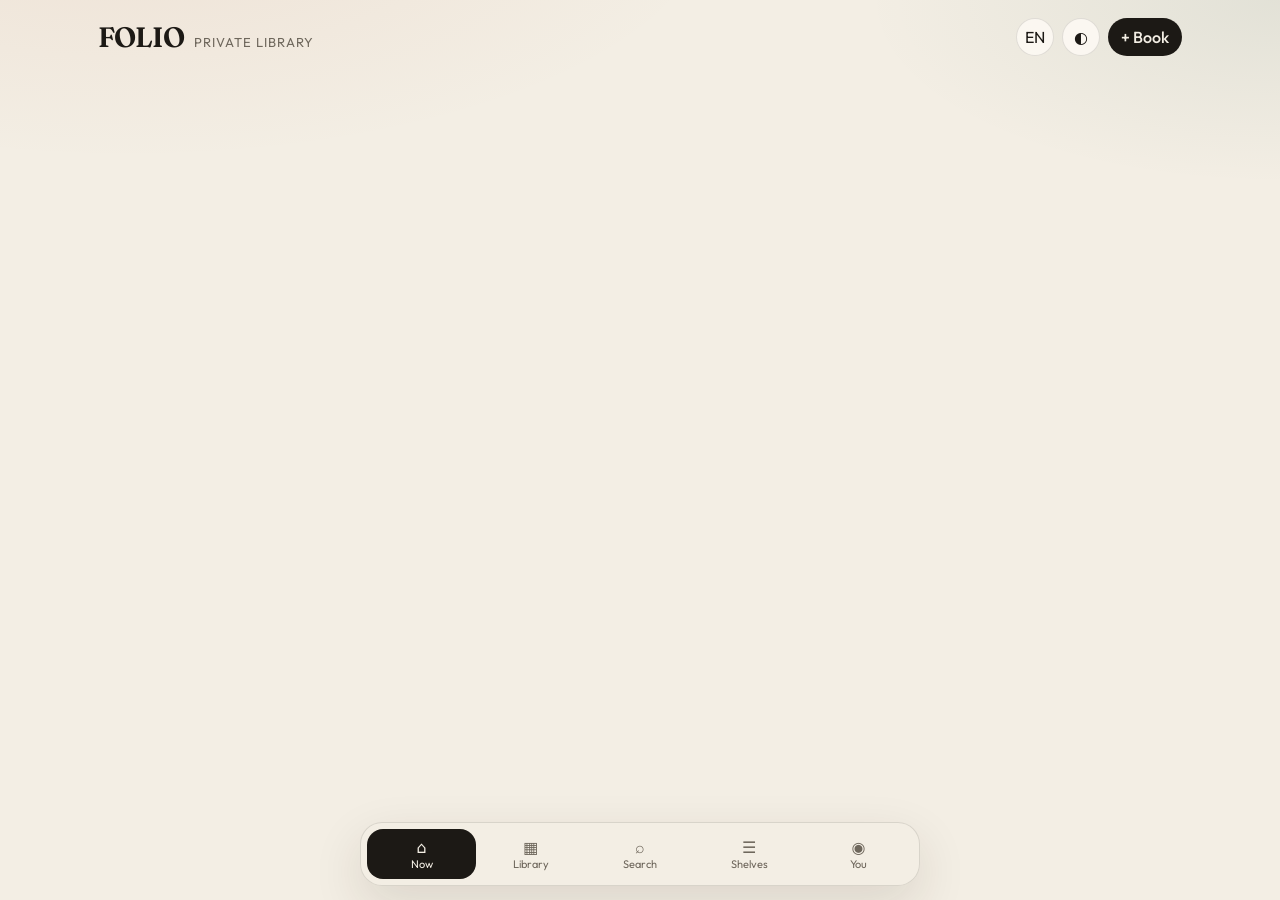
==== index.html @ b8257a66 "Index" ====
<!DOCTYPE html>
<html lang="en">
<head>
<meta charset="UTF-8" />
<meta name="viewport" content="width=device-width, initial-scale=1, viewport-fit=cover" />
<meta name="theme-color" content="#1c1915" />
<meta name="apple-mobile-web-app-capable" content="yes" />
<meta name="description" content="FOLIO — a private book collection. Your shelf, your notes, your pace." />
<title>FOLIO — Private Library</title>
<link rel="preconnect" href="https://fonts.googleapis.com" />
<link rel="preconnect" href="https://fonts.gstatic.com" crossorigin />
<link href="https://fonts.googleapis.com/css2?family=Fraunces:opsz,wght@9..144,500;9..144,620;9..144,700&family=Outfit:wght@340;420;520;640&display=swap" rel="stylesheet" />
<style>
  :root {
    --bg: #f3eee4;
    --bg-2: #e7e0d2;
    --ink: #1c1915;
    --muted: #6e675c;
    --line: rgba(28,25,21,.12);
    --card: rgba(255,252,246,.78);
    --copper: #b5522a;
    --forest: #1f4d3c;
    --gold: #a6843d;
    --shadow: 0 18px 50px rgba(48,32,14,.12);
    --nav: rgba(243,238,228,.9);
    --rail: #d9cbb6;
    --good: #2f6b4f;
  }
  [data-theme="night"] {
    --bg: #12110e;
    --bg-2: #1c1a16;
    --ink: #f4ecdf;
    --muted: #a89f90;
    --line: rgba(244,236,223,.12);
    --card: rgba(32,29,24,.86);
    --copper: #e08a62;
    --forest: #8fbfa4;
    --gold: #e2c27a;
    --shadow: 0 18px 50px rgba(0,0,0,.4);
    --nav: rgba(18,17,14,.9);
    --rail: #2a261f;
    --good: #8fbfa4;
  }
  [data-theme="sepia"] {
    --bg: #efe2c6;
    --bg-2: #e4d2ad;
    --ink: #3a2a16;
    --muted: #7a6244;
    --line: rgba(58,42,22,.14);
    --card: rgba(255,246,226,.8);
    --copper: #9a4322;
    --forest: #3d5a3a;
    --gold: #8d6a2f;
    --nav: rgba(239,226,198,.92);
    --rail: #d8c09a;
  }
  * { box-sizing: border-box; }
  html, body { margin: 0; padding: 0; }
  body {
    font-family: Outfit, system-ui, sans-serif;
    background:
      radial-gradient(1200px 500px at 10% -10%, rgba(181,82,42,.08), transparent 50%),
      radial-gradient(900px 400px at 100% 0%, rgba(31,77,60,.08), transparent 46%),
      var(--bg);
    color: var(--ink);
    min-height: 100dvh;
  }
  button, input, textarea, select { font: inherit; color: inherit; }
  button { cursor: pointer; }
  .app { max-width: 1120px; margin: 0 auto; padding: 18px 18px 108px; }
  header.top {
    display: flex; align-items: center; justify-content: space-between; gap: 12px;
    margin-bottom: 18px;
  }
  .brand { display: flex; align-items: baseline; gap: 10px; }
  .brand b {
    font-family: Fraunces, serif; font-size: 28px; letter-spacing: -.03em; font-weight: 620;
  }
  .brand span { color: var(--muted); font-size: 13px; letter-spacing: .08em; text-transform: uppercase; }
  .tools { display: flex; gap: 8px; align-items: center; }
  .iconbtn, .chip, .seg button, .primary, .ghost {
    border: 1px solid var(--line); background: var(--card); border-radius: 999px;
    padding: 8px 12px; transition: .18s ease;
  }
  .iconbtn { width: 38px; height: 38px; padding: 0; display: grid; place-items: center; }
  .iconbtn:hover, .chip:hover, .ghost:hover { transform: translateY(-1px); }
  .primary { background: var(--ink); color: var(--bg); border-color: transparent; font-weight: 520; }
  .view { display: none; animation: rise .35s ease; }
  .view.on { display: block; }
  @keyframes rise { from { opacity: 0; transform: translateY(8px); } to { opacity: 1; transform: none; } }
  h1, h2, h3 { font-family: Fraunces, serif; font-weight: 620; letter-spacing: -.02em; margin: 0; }
  .kicker { color: var(--muted); font-size: 12px; letter-spacing: .14em; text-transform: uppercase; margin-bottom: 6px; }
  .hero {
    display: grid; grid-template-columns: 148px 1fr; gap: 18px;
    background: var(--card); border: 1px solid var(--line); border-radius: 28px;
    padding: 18px; box-shadow: var(--shadow); margin-bottom: 22px;
  }
  .hero .meta { display: flex; flex-direction: column; justify-content: center; min-width: 0; }
  .hero h1 { font-size: clamp(28px, 4vw, 44px); line-height: .95; margin: 4px 0 8px; }
  .sub { color: var(--muted); line-height: 1.45; }
  .row { display: flex; gap: 8px; flex-wrap: wrap; margin-top: 14px; }
  .stats {
    display: grid; grid-template-columns: repeat(4, 1fr); gap: 10px; margin-bottom: 22px;
  }
  .stat {
    background: var(--card); border: 1px solid var(--line); border-radius: 18px; padding: 14px;
  }
  .stat b { display: block; font-family: Fraunces, serif; font-size: 26px; }
  .stat span { color: var(--muted); font-size: 12px; }
  .section-h { display: flex; justify-content: space-between; align-items: end; margin: 8px 0 12px; }
  .hscroll { display: flex; gap: 14px; overflow-x: auto; padding-bottom: 8px; scroll-snap-type: x mandatory; }
  .hscroll::-webkit-scrollbar { height: 0; }
  .shelf {
    background: linear-gradient(180deg, transparent 78%, var(--rail) 78%, var(--rail) 86%, transparent 86%);
    padding: 8px 4px 22px; display: flex; gap: 14px; overflow-x: auto;
  }
  .book {
    width: 112px; height: 168px; flex: 0 0 auto; border-radius: 3px 8px 8px 3px;
    position: relative; overflow: hidden; scroll-snap-align: start;
    box-shadow: 8px 12px 20px rgba(40,24,8,.18), inset -8px 0 12px rgba(0,0,0,.12);
    background: #24382f; color: #f7f1e6; transform: translateY(0); transition: .2s ease;
  }
  .book:hover { transform: translateY(-8px) rotate(-1deg); }
  .book.inert { pointer-events: none; }
  .book img { width: 100%; height: 100%; object-fit: cover; display: block; }
  .book .fallback {
    position: absolute; inset: 0; padding: 12px 10px; display: flex; flex-direction: column; justify-content: space-between;
  }
  .book .fallback small { opacity: .75; letter-spacing: .08em; text-transform: uppercase; font-size: 10px; }
  .book .fallback strong { font-family: Fraunces, serif; font-size: 16px; line-height: 1.05; }
  .book .bar { position: absolute; left: 0; right: 0; bottom: 0; height: 4px; background: rgba(255,255,255,.25); }
  .book .bar i { display: block; height: 100%; background: #f3d48a; }
  .spine { position: absolute; left: 0; top: 0; bottom: 0; width: 7px; background: rgba(0,0,0,.22); }
  .grid { display: grid; grid-template-columns: repeat(auto-fill, minmax(148px, 1fr)); gap: 16px; }
  .card {
    background: var(--card); border: 1px solid var(--line); border-radius: 20px; padding: 12px;
    text-align: left; cursor: pointer;
  }
  .card .book { width: 100%; height: 210px; }
  .card p { margin: 10px 2px 0; }
  .card .t { font-weight: 620; line-height: 1.2; }
  .card .a { color: var(--muted); font-size: 13px; margin-top: 2px; }
  .chips { display: flex; gap: 8px; overflow-x: auto; padding-bottom: 8px; margin-bottom: 12px; }
  .chip.on { background: var(--ink); color: var(--bg); border-color: transparent; }
  .searchbox {
    width: 100%; border: 1px solid var(--line); background: var(--card); border-radius: 18px;
    padding: 14px 16px; outline: none; margin-bottom: 14px;
  }
  .sheet {
    position: fixed; inset: 0; background: rgba(18,14,10,.46); z-index: 40;
    display: none; align-items: end; justify-content: center;
  }
  .sheet.on { display: flex; }
  .panel {
    width: min(860px, 100%); max-height: min(92dvh, 920px); overflow: auto;
    background: var(--bg); border-radius: 28px 28px 0 0; padding: 18px 18px 28px;
    box-shadow: var(--shadow); animation: sheet .28s ease;
  }
  @keyframes sheet { from { transform: translateY(24px); opacity: .6; } }
  .panel-h { display: grid; grid-template-columns: 120px 1fr; gap: 16px; }
  .close { float: right; }
  .seg { display: flex; background: var(--bg-2); border-radius: 999px; padding: 4px; gap: 4px; }
  .seg button { border: 0; background: transparent; border-radius: 999px; }
  .seg button.on { background: var(--card); box-shadow: 0 4px 12px rgba(0,0,0,.06); }
  input[type="range"] { width: 100%; accent-color: var(--copper); }
  textarea, .field {
    width: 100%; border: 1px solid var(--line); background: var(--card); border-radius: 16px; padding: 12px;
    outline: none;
  }
  textarea { min-height: 110px; resize: vertical; }
  .quote {
    border-left: 3px solid var(--copper); padding: 4px 0 4px 12px; margin: 10px 0; color: var(--ink);
    font-family: Fraunces, serif; font-size: 18px; line-height: 1.35;
  }
  .map { display: grid; grid-template-columns: repeat(auto-fit, minmax(180px, 1fr)); gap: 10px; }
  .node {
    text-align: left; border-radius: 16px; padding: 12px; border: 1px solid var(--line); background: var(--card);
  }
  .node b { display: block; margin-bottom: 4px; }
  .node span { color: var(--muted); font-size: 13px; line-height: 1.35; }
  .nav {
    position: fixed; left: 50%; transform: translateX(-50%); bottom: 14px; z-index: 30;
    width: min(560px, calc(100% - 20px));
    display: grid; grid-template-columns: repeat(5, 1fr);
    background: var(--nav); backdrop-filter: blur(16px);
    border: 1px solid var(--line); border-radius: 22px; padding: 6px;
    box-shadow: var(--shadow);
  }
  .nav button { border: 0; background: transparent; border-radius: 16px; padding: 8px 4px; color: var(--muted); }
  .nav button.on { background: var(--ink); color: var(--bg); }
  .nav small { display: block; font-size: 11px; }
  .formgrid { display: grid; grid-template-columns: 1fr 1fr; gap: 10px; }
  .note { font-size: 13px; color: var(--muted); line-height: 1.45; }
  .pill { font-size: 12px; border-radius: 999px; padding: 4px 8px; background: var(--bg-2); }
  @media (max-width: 720px) {
    .hero, .panel-h { grid-template-columns: 96px 1fr; }
    .stats { grid-template-columns: 1fr 1fr; }
    .formgrid { grid-template-columns: 1fr; }
    .brand span { display: none; }
  }
</style>
</head>
<body>
<div class="app">
  <header class="top">
    <div class="brand">
      <b>FOLIO</b>
      <span>Private library</span>
    </div>
    <div class="tools">
      <button class="iconbtn" id="langBtn" title="Language">EN</button>
      <button class="iconbtn" id="themeBtn" title="Theme">◐</button>
      <button class="primary" id="addBtn">+ Book</button>
    </div>
  </header>

  <section id="now" class="view on"></section>
  <section id="library" class="view"></section>
  <section id="search" class="view"></section>
  <section id="shelves" class="view"></section>
  <section id="you" class="view"></section>
</div>

<nav class="nav">
  <button data-tab="now" class="on">⌂<small data-i="now">Now</small></button>
  <button data-tab="library">▦<small data-i="library">Library</small></button>
  <button data-tab="search">⌕<small data-i="search">Search</small></button>
  <button data-tab="shelves">☰<small data-i="shelves">Shelves</small></button>
  <button data-tab="you">◉<small data-i="you">You</small></button>
</nav>

<div class="sheet" id="sheet">
  <div class="panel" id="panel"></div>
</div>

<script>
const KEY = "folio.library.v1";
const I18N = {
  en: {
    now:"Now", library:"Library", search:"Search", shelves:"Shelves", you:"You",
    continue:"Continue", upnext:"On the rail", week:"This shelf",
    reading:"Reading", want:"Want", finished:"Finished", all:"All",
    pages:"pages logged", books:"books", streak:"day streak", fit:"avg fit",
    open:"Open", note:"Your note", save:"Saved on this device",
    add:"Add to shelf", why:"Why it is here", companion:"Companion",
    empty:"Nothing on this shelf yet.",
    searchph:"Title, author, idea…",
    export:"Export JSON", import:"Import JSON", reset:"Reset sample shelf"
  },
  id: {
    now:"Kini", library:"Rak", search:"Cari", shelves:"Rak tema", you:"Kamu",
    continue:"Lanjut baca", upnext:"Di rel", week:"Rak ini",
    reading:"Dibaca", want:"Ingin", finished:"Selesai", all:"Semua",
    pages:"halaman", books:"buku", streak:"hari beruntun", fit:"kecocokan",
    open:"Buka", note:"Catatanmu", save:"Tersimpan di perangkat ini",
    add:"Tambah ke rak", why:"Kenapa ada di sini", companion:"Pendamping",
    empty:"Rak ini masih kosong.",
    searchph:"Judul, penulis, ide…",
    export:"Ekspor JSON", import:"Impor JSON", reset:"Reset rak contoh"
  }
};

const SEED = [
  {
    id:"range", title:"Range", author:"David Epstein", year:2019, pages:339, isbn:"9780735214484",
    status:"reading", progress:42, fit:5, shelf:"Ideas",
    tags:["learning","career","range"],
    accent:"#1f4d3c",
    why:"The book that started this shelf. Sampling before specializing — useful for building, teaching, and choosing what to go deep on.",
    blurb:"Generalists often beat early specialists once the problem stops looking like golf or chess. Kind worlds reward narrow practice. Wicked worlds reward range, analogies, and late focus.",
    quotes:[
      "The most effective learning looks inefficient. It looks like falling behind.",
      "In wicked domains, the rules are unclear and feedback is delayed."
    ],
    notes:"",
    chapters:[
      ["Roger vs Tiger","Elites often sample widely before they specialize. Federer played many sports. Woods was shaped early."],
      ["Kind vs wicked","Kind: repeating patterns, fast feedback. Wicked: unclear rules, delayed feedback. Most modern work is wicked."],
      ["Sampling period","Breadth first, then a spike of deliberate practice. Match quality matters more than a head start."],
      ["Slow learning","Desirable difficulties feel worse on the quiz and last longer in memory."],
      ["Analogies","Outside experience is a tool. Lateral links beat another hour inside one silo."],
      ["Drop familiar tools","Experts cling to methods that worked in a kinder room. Range is knowing when to put the tool down."]
    ]
  },
  {
    id:"lky", title:"From Third World to First", author:"Lee Kuan Yew", year:2000, pages:729, isbn:"9780060197766",
    status:"want", progress:8, fit:5, shelf:"Foundations",
    tags:["history","institutions","singapore"],
    accent:"#8a3b24",
    why:"A field manual for institutions: merit, education, anti-corruption, and pragmatism over ideology.",
    blurb:"Singapore’s rise told by the person who ran it. Less romance, more constraints: water, talent, trust, and the cost of corruption.",
    quotes:["A nation is great not by its size alone. It is the will, the cohesion, the stamina of its people."],
    notes:"",
    chapters:[
      ["Merit","Put competence above kinship and slogans."],
      ["Education","The scarce resource was trained people, not speeches."],
      ["Clean institutions","Corruption is a tax on every future project."],
      ["Pragmatism","Copy what works, discard what does not, keep testing."]
    ]
  },
  {
    id:"deep", title:"Deep Work", author:"Cal Newport", year:2016, pages:296, isbn:"9781455586691",
    status:"finished", progress:100, fit:4, shelf:"Craft",
    tags:["focus","work"],
    accent:"#24324a",
    why:"A counterweight to range: once the match is found, protect the hours.",
    blurb:"Undistracted stretches are where rare skill is actually built. Range chooses the room. Deep work stays in it.",
    quotes:["Clarity about what matters provides clarity about what does not."],
    notes:"",
    chapters:[["Deep vs shallow","Not all hours count the same."],["Rituals","Same place, same start, fewer negotiations."]]
  },
  {
    id:"atomic", title:"Atomic Habits", author:"James Clear", year:2018, pages:320, isbn:"9780735211292",
    status:"finished", progress:100, fit:4, shelf:"Craft",
    tags:["habits"],
    accent:"#b5522a",
    why:"Small systems for a shelf that has to survive busy weeks.",
    blurb:"Identity before intensity. Make the next page obvious, easy, and visible.",
    quotes:["You do not rise to the level of your goals. You fall to the level of your systems."],
    notes:"",
    chapters:[["Cue","Make the book the first thing on the desk."],["Identity","I am someone who finishes the chapter."]]
  },
  {
    id:"aol", title:"The Art of Learning", author:"Josh Waitzkin", year:2007, pages:288, isbn:"9780743277464",
    status:"reading", progress:27, fit:5, shelf:"Ideas",
    tags:["learning","mastery"],
    accent:"#3d4a2a",
    why:"How a chess kid and a martial artist moved skill across domains.",
    blurb:"Presence, incremental theory, and the willingness to lose the form you already know.",
    quotes:["The key to pursuing excellence is to embrace an organic, long-term learning process."],
    notes:"",
    chapters:[["Entity vs incremental","Skill is built, not issued."],["Investment in loss","The beginner’s loss is tuition."]]
  },
  {
    id:"kahneman", title:"Thinking, Fast and Slow", author:"Daniel Kahneman", year:2011, pages:499, isbn:"9780374275631",
    status:"want", progress:0, fit:4, shelf:"Ideas",
    tags:["judgment"],
    accent:"#5c3d2e",
    why:"The bias book that makes wicked problems visible.",
    blurb:"System 1 is fast and sure. System 2 is slow and lazy. Most errors are confidence, not ignorance.",
    quotes:[],
    notes:"",
    chapters:[["Two systems","Fast pattern, slow check."],["Overconfidence","Experts feel the answer before they test it."]]
  },
  {
    id:"numbers", title:"A Mind for Numbers", author:"Barbara Oakley", year:2014, pages:336, isbn:"9780399165245",
    status:"reading", progress:15, fit:4, shelf:"Study",
    tags:["study","education"],
    accent:"#1e4a5c",
    why:"Practical study mechanics for Lumina and for anyone who thinks they are 'not a math person'.",
    blurb:"Focused mode plus diffuse mode. Recall beats reread. Interleave on purpose.",
    quotes:["The difference between failure and success is often persistence."],
    notes:"",
    chapters:[["Recall","Close the book and say it back."],["Interleave","Mix problem types so the method is chosen, not memorized."]]
  },
  {
    id:"peak", title:"Peak", author:"Anders Ericsson", year:2016, pages:336, isbn:"9780544456235",
    status:"want", progress:0, fit:3, shelf:"Craft",
    tags:["practice"],
    accent:"#6b2e2e",
    why:"The specialist case. Read it next to Range so neither story wins by default.",
    blurb:"Deliberate practice works when the domain gives clean feedback. That condition is the whole argument.",
    quotes:[],
    notes:"",
    chapters:[["Deliberate practice","Targeted, uncomfortable, coached."],["Limits of the method","No clean feedback, no clean gains."]]
  },
  {
    id:"zero", title:"Zero to One", author:"Peter Thiel", year:2014, pages:210, isbn:"9780804139298",
    status:"finished", progress:100, fit:3, shelf:"Build",
    tags:["startup"],
    accent:"#222",
    why:"A sharp, biased map for making something that is not a copy.",
    blurb:"Competition is for losers if you can own a narrow true thing. Useful as a provocation, not a scripture.",
    quotes:["What important truth do very few people agree with you on?"],
    notes:"",
    chapters:[["0 to 1","New, not increment."],["Secrets","The unfashionable true thing."]]
  },
  {
    id:"design", title:"The Design of Everyday Things", author:"Don Norman", year:2013, pages:368, isbn:"9780465050659",
    status:"want", progress:0, fit:5, shelf:"Build",
    tags:["design","product"],
    accent:"#b4532a",
    why:"The product book. If a control needs a label, the form failed.",
    blurb:"Affordances, signifiers, feedback, mapping. The reason apps feel obvious or hostile.",
    quotes:["Design is really an act of communication."],
    notes:"",
    chapters:[["Affordances","What the object invites."],["Feedback","The system must answer."]]
  },
  {
    id:"anti", title:"Antifragile", author:"Nassim Nicholas Taleb", year:2012, pages:519, isbn:"9780812979688",
    status:"want", progress:0, fit:4, shelf:"Ideas",
    tags:["risk"],
    accent:"#3a3228",
    why:"Optionality and skin in the game. A loud neighbor to Range.",
    blurb:"Some things gain from disorder. Protect the downside, keep the upside open.",
    quotes:[],
    notes:"",
    chapters:[["Fragility","Hates volatility."],["Optionality","Small bets, uncapped upside."]]
  },
  {
    id:"super", title:"Superforecasting", author:"Philip Tetlock", year:2015, pages:352, isbn:"9780804136693",
    status:"want", progress:0, fit:4, shelf:"Ideas",
    tags:["judgment"],
    accent:"#245c4a",
    why:"How foxes beat hedgehogs. Range, measured.",
    blurb:"Good forecasters update, break problems apart, and keep score. Hedgehogs have one big idea and a confident voice.",
    quotes:["Beliefs are hypotheses to be tested, not treasures to be guarded."],
    notes:"",
    chapters:[["Foxes","Many small models."],["Scorekeeping","If you do not measure, you only remember the hits."]]
  }
];

const state = load();
let tab = "now";
let filter = "all";
let shelfFilter = null;
let lang = state.lang || "en";
let theme = state.theme || "paper";

function load(){
  try {
    const raw = localStorage.getItem(KEY);
    if (!raw) return { books: SEED, shelves: ["Ideas","Foundations","Craft","Study","Build"], opened: Date.now(), days: [today()], lang:"en", theme:"paper" };
    const data = JSON.parse(raw);
    data.books = data.books && data.books.length ? data.books : SEED;
    data.shelves = data.shelves || ["Ideas","Craft"];
    data.days = data.days || [today()];
    return data;
  } catch(e) {
    return { books: SEED, shelves: ["Ideas","Craft"], opened: Date.now(), days:[today()], lang:"en", theme:"paper" };
  }
}
function save(){
  state.lang = lang; state.theme = theme;
  localStorage.setItem(KEY, JSON.stringify(state));
}
function today(){ return new Date().toISOString().slice(0,10); }
function t(k){ return (I18N[lang] && I18N[lang][k]) || I18N.en[k] || k; }
function cover(book){
  return book.isbn ? `https://covers.openlibrary.org/b/isbn/${book.isbn}-L.jpg` : "";
}
function streak(){
  const set = new Set(state.days || []);
  let n = 0;
  const d = new Date();
  for (let i=0;i<365;i++){
    const key = d.toISOString().slice(0,10);
    if (!set.has(key)) break;
    n++; d.setDate(d.getDate()-1);
  }
  return n;
}
function touch(){
  state.days = state.days || [];
  if (!state.days.includes(today())) state.days.push(today());
  save();
}
function bookEl(book, tall){
  const pct = Math.max(0, Math.min(100, book.progress||0));
  return `<button class="book" style="height:${tall?210:168}px;background:${book.accent}" data-open="${book.id}" aria-label="${book.title}">
    <span class="spine"></span>
    <img alt="" src="${cover(book)}" onerror="this.style.display='none'" />
    <span class="fallback"><small>${book.author.split(' ').slice(-1)}</small><strong>${book.title}</strong></span>
    <span class="bar"><i style="width:${pct}%"></i></span>
  </button>`;
}
function statusLabel(s){ return t(s === "reading" ? "reading" : s === "want" ? "want" : "finished"); }

function renderNow(){
  const reading = state.books.filter(b => b.status === "reading").sort((a,b)=>b.progress-a.progress);
  const hero = reading[0] || state.books[0];
  const pages = state.books.reduce((s,b)=>s+Math.round((b.pages||0)*(b.progress||0)/100),0);
  const fit = Math.round(state.books.reduce((s,b)=>s+(b.fit||0),0) / state.books.length * 10) / 10;
  document.getElementById("now").innerHTML = `
    <div class="kicker">${t("continue")}</div>
    <article class="hero">
      ${bookEl(hero, true)}
      <div class="meta">
        <div class="kicker">${statusLabel(hero.status)} · ${hero.progress||0}%</div>
        <h1>${hero.title}</h1>
        <div class="sub">${hero.author} · ${hero.year}</div>
        <p class="sub">${hero.why}</p>
        <div class="row">
          <button class="primary" data-open="${hero.id}">${t("open")}</button>
          <span class="pill">${hero.shelf}</span>
        </div>
      </div>
    </article>
    <div class="stats">
      <div class="stat"><b>${state.books.length}</b><span>${t("books")}</span></div>
      <div class="stat"><b>${pages}</b><span>${t("pages")}</span></div>
      <div class="stat"><b>${streak()}</b><span>${t("streak")}</span></div>
      <div class="stat"><b>${fit}</b><span>${t("fit")}</span></div>
    </div>
    <div class="section-h"><h2>${t("upnext")}</h2></div>
    <div class="shelf">${state.books.map(b => bookEl(b)).join("")}</div>
  `;
}
function renderLibrary(){
  const chips = ["all","reading","want","finished"].map(id =>
    `<button class="chip ${filter===id?'on':''}" data-filter="${id}">${t(id)}</button>`).join("");
  let list = state.books.filter(b => filter==="all" ? true : b.status===filter);
  if (shelfFilter) list = list.filter(b => b.shelf === shelfFilter);
  document.getElementById("library").innerHTML = `
    <div class="section-h"><div><div class="kicker">${t("library")}</div><h2>${shelfFilter || t("all")}</h2></div>
      <button class="ghost" id="clearShelf">${shelfFilter ? "×" : ""}</button></div>
    <div class="chips">${chips}</div>
    ${list.length ? `<div class="grid">${list.map(b => `
      <div class="card" data-open="${b.id}" role="button" tabindex="0">
        ${bookEl(b, true).replace("class=\"book\"", "class=\"book inert\"")}
        <p class="t">${b.title}</p>
        <p class="a">${b.author}</p>
      </div>`).join("")}</div>` : `<p class="note">${t("empty")}</p>`}
  `;
}
function renderSearch(){
  const q = (document.getElementById("q")?.value || "").trim();
  document.getElementById("search").innerHTML = `
    <div class="kicker">${t("search")}</div>
    <h2 style="margin-bottom:12px">Find a book or an idea</h2>
    <input class="searchbox" id="q" placeholder="${t("searchph")}" value="${q.replace(/"/g,""")}" />
    <div id="sres"></div>`;
  paintSearch();
  document.getElementById("q").addEventListener("input", paintSearch);
}
function paintSearch(){
  const q = (document.getElementById("q").value || "").toLowerCase();
  const list = state.books.filter(b => !q || [b.title,b.author,b.shelf,(b.tags||[]).join(" "), b.why, b.blurb].join(" ").toLowerCase().includes(q));
  document.getElementById("sres").innerHTML = list.map(b => `
    <button class="card" data-open="${b.id}" style="display:grid;grid-template-columns:72px 1fr;gap:12px;width:100%;margin-bottom:10px">
      <span class="book" style="width:72px;height:108px;background:${b.accent}"><span class="fallback"><strong>${b.title}</strong></span></span>
      <span><b>${b.title}</b><br><span class="note">${b.author} · ${b.shelf}<br>${b.why}</span></span>
    </button>`).join("") || `<p class="note">${t("empty")}</p>`;
}
function renderShelves(){
  const counts = {};
  state.books.forEach(b => counts[b.shelf] = (counts[b.shelf]||0)+1);
  document.getElementById("shelves").innerHTML = `
    <div class="kicker">${t("shelves")}</div>
    <h2 style="margin-bottom:12px">Rooms in the library</h2>
    <div class="grid">
      ${state.shelves.map(s => `<button class="card" data-shelf="${s}"><b style="font-family:Fraunces,serif;font-size:28px">${counts[s]||0}</b><p class="t">${s}</p><p class="a">Open shelf</p></button>`).join("")}
    </div>
    <div class="row" style="margin-top:16px">
      <input class="field" id="newShelf" placeholder="New shelf name" style="max-width:280px" />
      <button class="primary" id="addShelf">Add shelf</button>
    </div>`;
  document.getElementById("addShelf").onclick = () => {
    const name = document.getElementById("newShelf").value.trim();
    if (!name || state.shelves.includes(name)) return;
    state.shelves.push(name); save(); renderShelves();
  };
}
function renderYou(){
  const pages = state.books.reduce((s,b)=>s+Math.round((b.pages||0)*(b.progress||0)/100),0);
  document.getElementById("you").innerHTML = `
    <div class="kicker">${t("you")}</div>
    <h2>A shelf, not a store</h2>
    <p class="sub" style="max-width:62ch">FOLIO is a private collection. Apple Books gave the paper and the continue-reading pull. Google Books gave search and shelves. The new piece is the companion: why the book is here, the fit, the note, the map. Nothing is sold. Nothing leaves this browser unless you export it.</p>
    <div class="stats" style="margin-top:16px">
      <div class="stat"><b>${state.books.length}</b><span>${t("books")}</span></div>
      <div class="stat"><b>${pages}</b><span>${t("pages")}</span></div>
      <div class="stat"><b>${streak()}</b><span>${t("streak")}</span></div>
      <div class="stat"><b>${state.books.filter(b=>b.status==="finished").length}</b><span>${t("finished")}</span></div>
    </div>
    <div class="row">
      <button class="primary" id="exp">${t("export")}</button>
      <button class="ghost" id="imp">${t("import")}</button>
      <button class="ghost" id="reset">${t("reset")}</button>
    </div>
    <p class="note" style="margin-top:14px">${t("save")}. Sample shelf includes Range — the book that opened this project — plus foundations, craft, and build.</p>
    <input id="file" type="file" accept="application/json" hidden />
  `;
  document.getElementById("exp").onclick = () => {
    const blob = new Blob([JSON.stringify(state,null,2)], {type:"application/json"});
    const a = document.createElement("a");
    a.href = URL.createObjectURL(blob); a.download = "folio-library.json"; a.click();
  };
  document.getElementById("imp").onclick = () => document.getElementById("file").click();
  document.getElementById("file").onchange = (e) => {
    const file = e.target.files[0]; if (!file) return;
    const reader = new FileReader();
    reader.onload = () => {
      try { const data = JSON.parse(reader.result); if (data.books) { Object.assign(state, data); save(); go(tab); } }
      catch(err){ alert("That file is not a FOLIO shelf."); }
    };
    reader.readAsText(file);
  };
  document.getElementById("reset").onclick = () => {
    if (!confirm("Replace this shelf with the sample collection?")) return;
    state.books = SEED; state.shelves = ["Ideas","Foundations","Craft","Study","Build"]; save(); go(tab);
  };
}

function openBook(id){
  const b = state.books.find(x => x.id === id); if (!b) return;
  touch();
  const chapters = (b.chapters||[]).map(([h,d],i) => `<button class="node" data-node="${i}"><b>${h}</b><span>${d}</span></button>`).join("");
  document.getElementById("panel").innerHTML = `
    <button class="iconbtn close" id="close">×</button>
    <div class="panel-h">
      ${bookEl(b, true)}
      <div>
        <div class="kicker">${b.shelf} · ${b.year} · ${b.pages} pp</div>
        <h2 style="font-size:34px">${b.title}</h2>
        <p class="sub">${b.author}</p>
        <div class="seg" style="margin-top:10px">
          ${["reading","want","finished"].map(s => `<button data-status="${s}" class="${b.status===s?"on":""}">${statusLabel(s)}</button>`).join("")}
        </div>
      </div>
    </div>
    <p style="margin-top:16px"><b>${b.progress||0}%</b> · ${t("why")}</p>
    <input type="range" min="0" max="100" value="${b.progress||0}" id="prog" />
    <p class="sub">${b.why}</p>
    <p>${b.blurb}</p>
    <div class="row">${(b.tags||[]).map(tag => `<span class="pill">${tag}</span>`).join("")}
      <label class="pill">Fit <input id="fit" type="number" min="1" max="5" value="${b.fit||3}" style="width:42px;border:0;background:transparent" /></label>
    </div>
    ${(b.quotes||[]).map(q => `<div class="quote">${q}</div>`).join("")}
    <h3 style="margin:16px 0 8px">${t("companion")}</h3>
    <div class="map">${chapters || `<p class="note">No map yet. The note below is the companion.</p>`}</div>
    <h3 style="margin:16px 0 8px">${t("note")}</h3>
    <textarea id="note">${b.notes||""}</textarea>
    <div class="row">
      <button class="primary" id="saveNote">Save note</button>
      <button class="ghost" id="del">Remove</button>
    </div>`;
  document.getElementById("sheet").classList.add("on");
  document.getElementById("close").onclick = closeSheet;
  document.getElementById("prog").oninput = (e) => { b.progress = +e.target.value; if (b.progress===100) b.status="finished"; save(); };
  document.querySelectorAll("[data-status]").forEach(btn => btn.onclick = () => { b.status = btn.dataset.status; save(); openBook(id); });
  document.getElementById("fit").onchange = (e) => { b.fit = +e.target.value; save(); };
  document.getElementById("saveNote").onclick = () => { b.notes = document.getElementById("note").value; save(); document.getElementById("saveNote").textContent = "Saved"; };
  document.getElementById("del").onclick = () => { if (!confirm("Remove this book from the shelf?")) return; state.books = state.books.filter(x => x.id !== id); save(); closeSheet(); go(tab); };
}
function closeSheet(){ document.getElementById("sheet").classList.remove("on"); go(tab); }
function openAdd(){
  document.getElementById("panel").innerHTML = `
    <button class="iconbtn close" id="close">×</button>
    <div class="kicker">${t("add")}</div>
    <h2 style="margin-bottom:12px">Put a book on the shelf</h2>
    <div class="formgrid">
      <input class="field" id="f-title" placeholder="Title" />
      <input class="field" id="f-author" placeholder="Author" />
      <input class="field" id="f-year" placeholder="Year" inputmode="numeric" />
      <input class="field" id="f-pages" placeholder="Pages" inputmode="numeric" />
      <input class="field" id="f-isbn" placeholder="ISBN (for cover)" />
      <select class="field" id="f-shelf">${state.shelves.map(s => `<option>${s}</option>`).join("")}</select>
      <select class="field" id="f-status"><option value="want">${t("want")}</option><option value="reading">${t("reading")}</option><option value="finished">${t("finished")}</option></select>
      <input class="field" id="f-why" placeholder="Why it is here" />
    </div>
    <div class="row"><button class="primary" id="saveBook">${t("add")}</button></div>`;
  document.getElementById("sheet").classList.add("on");
  document.getElementById("close").onclick = closeSheet;
  document.getElementById("saveBook").onclick = () => {
    const title = document.getElementById("f-title").value.trim();
    const author = document.getElementById("f-author").value.trim();
    if (!title || !author) return;
    const accents = ["#1f4d3c","#b5522a","#24324a","#5c3d2e","#1e4a5c"];
    state.books.unshift({
      id: "b"+Date.now(), title, author,
      year: +document.getElementById("f-year").value || new Date().getFullYear(),
      pages: +document.getElementById("f-pages").value || 0,
      isbn: document.getElementById("f-isbn").value.replace(/[^0-9X]/gi,""),
      status: document.getElementById("f-status").value,
      progress: document.getElementById("f-status").value === "finished" ? 100 : 0,
      fit: 3, shelf: document.getElementById("f-shelf").value,
      tags: [], accent: accents[state.books.length % accents.length],
      why: document.getElementById("f-why").value.trim() || "Added by hand.",
      blurb: "", quotes: [], notes: "", chapters: []
    });
    save(); closeSheet(); go("library");
  };
}

function go(next){
  tab = next;
  document.querySelectorAll(".view").forEach(v => v.classList.remove("on"));
  document.getElementById(tab).classList.add("on");
  document.querySelectorAll(".nav button").forEach(b => b.classList.toggle("on", b.dataset.tab===tab));
  if (tab==="now") renderNow();
  if (tab==="library") renderLibrary();
  if (tab==="search") renderSearch();
  if (tab==="shelves") renderShelves();
  if (tab==="you") renderYou();
  document.querySelectorAll("[data-i]").forEach(el => el.textContent = t(el.dataset.i));
}
document.body.addEventListener("click", (e) => {
  const open = e.target.closest("[data-open]");
  if (open) { openBook(open.dataset.open); return; }
  const f = e.target.closest("[data-filter]");
  if (f) { filter = f.dataset.filter; shelfFilter = null; renderLibrary(); return; }
  const s = e.target.closest("[data-shelf]");
  if (s) { shelfFilter = s.dataset.shelf; filter = "all"; go("library"); }
  if (e.target.id === "clearShelf") { shelfFilter = null; renderLibrary(); }
});
document.querySelectorAll(".nav button").forEach(b => b.onclick = () => go(b.dataset.tab));
document.getElementById("addBtn").onclick = openAdd;
document.getElementById("sheet").onclick = (e) => { if (e.target.id === "sheet") closeSheet(); };
document.getElementById("themeBtn").onclick = () => {
  theme = theme === "paper" ? "night" : theme === "night" ? "sepia" : "paper";
  document.documentElement.dataset.theme = theme === "paper" ? "" : theme;
  save();
};
document.getElementById("langBtn").onclick = () => {
  lang = lang === "en" ? "id" : "en";
  document.getElementById("langBtn").textContent = lang.toUpperCase();
  save(); go(tab);
};
document.documentElement.dataset.theme = theme === "paper" ? "" : theme;
document.getElementById("langBtn").textContent = lang.toUpperCase();
touch();
go("now");
</script>
</body>
</html>
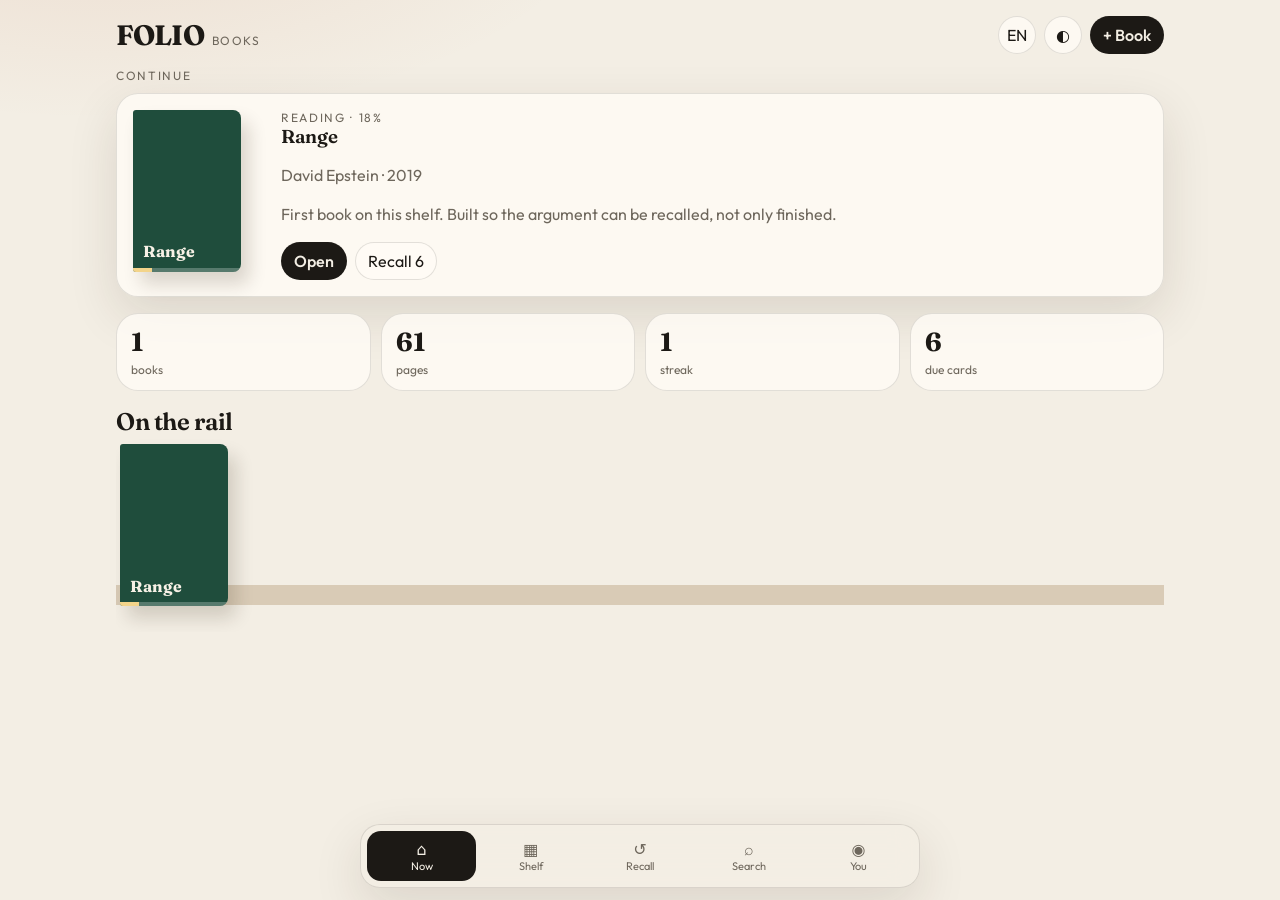
==== commit ded8302b: "Update index.html" ====
--- a/index.html
+++ b/index.html
@@ -1,716 +1,41 @@
 <!DOCTYPE html>
 <html lang="en">
 <head>
-<meta charset="UTF-8" />
-<meta name="viewport" content="width=device-width, initial-scale=1, viewport-fit=cover" />
-<meta name="theme-color" content="#1c1915" />
-<meta name="apple-mobile-web-app-capable" content="yes" />
-<meta name="description" content="FOLIO — a private book collection. Your shelf, your notes, your pace." />
-<title>FOLIO — Private Library</title>
-<link rel="preconnect" href="https://fonts.googleapis.com" />
-<link rel="preconnect" href="https://fonts.gstatic.com" crossorigin />
-<link href="https://fonts.googleapis.com/css2?family=Fraunces:opsz,wght@9..144,500;9..144,620;9..144,700&family=Outfit:wght@340;420;520;640&display=swap" rel="stylesheet" />
-<style>
-  :root {
-    --bg: #f3eee4;
-    --bg-2: #e7e0d2;
-    --ink: #1c1915;
-    --muted: #6e675c;
-    --line: rgba(28,25,21,.12);
-    --card: rgba(255,252,246,.78);
-    --copper: #b5522a;
-    --forest: #1f4d3c;
-    --gold: #a6843d;
-    --shadow: 0 18px 50px rgba(48,32,14,.12);
-    --nav: rgba(243,238,228,.9);
-    --rail: #d9cbb6;
-    --good: #2f6b4f;
-  }
-  [data-theme="night"] {
-    --bg: #12110e;
-    --bg-2: #1c1a16;
-    --ink: #f4ecdf;
-    --muted: #a89f90;
-    --line: rgba(244,236,223,.12);
-    --card: rgba(32,29,24,.86);
-    --copper: #e08a62;
-    --forest: #8fbfa4;
-    --gold: #e2c27a;
-    --shadow: 0 18px 50px rgba(0,0,0,.4);
-    --nav: rgba(18,17,14,.9);
-    --rail: #2a261f;
-    --good: #8fbfa4;
-  }
-  [data-theme="sepia"] {
-    --bg: #efe2c6;
-    --bg-2: #e4d2ad;
-    --ink: #3a2a16;
-    --muted: #7a6244;
-    --line: rgba(58,42,22,.14);
-    --card: rgba(255,246,226,.8);
-    --copper: #9a4322;
-    --forest: #3d5a3a;
-    --gold: #8d6a2f;
-    --nav: rgba(239,226,198,.92);
-    --rail: #d8c09a;
-  }
-  * { box-sizing: border-box; }
-  html, body { margin: 0; padding: 0; }
-  body {
-    font-family: Outfit, system-ui, sans-serif;
-    background:
-      radial-gradient(1200px 500px at 10% -10%, rgba(181,82,42,.08), transparent 50%),
-      radial-gradient(900px 400px at 100% 0%, rgba(31,77,60,.08), transparent 46%),
-      var(--bg);
-    color: var(--ink);
-    min-height: 100dvh;
-  }
-  button, input, textarea, select { font: inherit; color: inherit; }
-  button { cursor: pointer; }
-  .app { max-width: 1120px; margin: 0 auto; padding: 18px 18px 108px; }
-  header.top {
-    display: flex; align-items: center; justify-content: space-between; gap: 12px;
-    margin-bottom: 18px;
-  }
-  .brand { display: flex; align-items: baseline; gap: 10px; }
-  .brand b {
-    font-family: Fraunces, serif; font-size: 28px; letter-spacing: -.03em; font-weight: 620;
-  }
-  .brand span { color: var(--muted); font-size: 13px; letter-spacing: .08em; text-transform: uppercase; }
-  .tools { display: flex; gap: 8px; align-items: center; }
-  .iconbtn, .chip, .seg button, .primary, .ghost {
-    border: 1px solid var(--line); background: var(--card); border-radius: 999px;
-    padding: 8px 12px; transition: .18s ease;
-  }
-  .iconbtn { width: 38px; height: 38px; padding: 0; display: grid; place-items: center; }
-  .iconbtn:hover, .chip:hover, .ghost:hover { transform: translateY(-1px); }
-  .primary { background: var(--ink); color: var(--bg); border-color: transparent; font-weight: 520; }
-  .view { display: none; animation: rise .35s ease; }
-  .view.on { display: block; }
-  @keyframes rise { from { opacity: 0; transform: translateY(8px); } to { opacity: 1; transform: none; } }
-  h1, h2, h3 { font-family: Fraunces, serif; font-weight: 620; letter-spacing: -.02em; margin: 0; }
-  .kicker { color: var(--muted); font-size: 12px; letter-spacing: .14em; text-transform: uppercase; margin-bottom: 6px; }
-  .hero {
-    display: grid; grid-template-columns: 148px 1fr; gap: 18px;
-    background: var(--card); border: 1px solid var(--line); border-radius: 28px;
-    padding: 18px; box-shadow: var(--shadow); margin-bottom: 22px;
-  }
-  .hero .meta { display: flex; flex-direction: column; justify-content: center; min-width: 0; }
-  .hero h1 { font-size: clamp(28px, 4vw, 44px); line-height: .95; margin: 4px 0 8px; }
-  .sub { color: var(--muted); line-height: 1.45; }
-  .row { display: flex; gap: 8px; flex-wrap: wrap; margin-top: 14px; }
-  .stats {
-    display: grid; grid-template-columns: repeat(4, 1fr); gap: 10px; margin-bottom: 22px;
-  }
-  .stat {
-    background: var(--card); border: 1px solid var(--line); border-radius: 18px; padding: 14px;
-  }
-  .stat b { display: block; font-family: Fraunces, serif; font-size: 26px; }
-  .stat span { color: var(--muted); font-size: 12px; }
-  .section-h { display: flex; justify-content: space-between; align-items: end; margin: 8px 0 12px; }
-  .hscroll { display: flex; gap: 14px; overflow-x: auto; padding-bottom: 8px; scroll-snap-type: x mandatory; }
-  .hscroll::-webkit-scrollbar { height: 0; }
-  .shelf {
-    background: linear-gradient(180deg, transparent 78%, var(--rail) 78%, var(--rail) 86%, transparent 86%);
-    padding: 8px 4px 22px; display: flex; gap: 14px; overflow-x: auto;
-  }
-  .book {
-    width: 112px; height: 168px; flex: 0 0 auto; border-radius: 3px 8px 8px 3px;
-    position: relative; overflow: hidden; scroll-snap-align: start;
-    box-shadow: 8px 12px 20px rgba(40,24,8,.18), inset -8px 0 12px rgba(0,0,0,.12);
-    background: #24382f; color: #f7f1e6; transform: translateY(0); transition: .2s ease;
-  }
-  .book:hover { transform: translateY(-8px) rotate(-1deg); }
-  .book.inert { pointer-events: none; }
-  .book img { width: 100%; height: 100%; object-fit: cover; display: block; }
-  .book .fallback {
-    position: absolute; inset: 0; padding: 12px 10px; display: flex; flex-direction: column; justify-content: space-between;
-  }
-  .book .fallback small { opacity: .75; letter-spacing: .08em; text-transform: uppercase; font-size: 10px; }
-  .book .fallback strong { font-family: Fraunces, serif; font-size: 16px; line-height: 1.05; }
-  .book .bar { position: absolute; left: 0; right: 0; bottom: 0; height: 4px; background: rgba(255,255,255,.25); }
-  .book .bar i { display: block; height: 100%; background: #f3d48a; }
-  .spine { position: absolute; left: 0; top: 0; bottom: 0; width: 7px; background: rgba(0,0,0,.22); }
-  .grid { display: grid; grid-template-columns: repeat(auto-fill, minmax(148px, 1fr)); gap: 16px; }
-  .card {
-    background: var(--card); border: 1px solid var(--line); border-radius: 20px; padding: 12px;
-    text-align: left; cursor: pointer;
-  }
-  .card .book { width: 100%; height: 210px; }
-  .card p { margin: 10px 2px 0; }
-  .card .t { font-weight: 620; line-height: 1.2; }
-  .card .a { color: var(--muted); font-size: 13px; margin-top: 2px; }
-  .chips { display: flex; gap: 8px; overflow-x: auto; padding-bottom: 8px; margin-bottom: 12px; }
-  .chip.on { background: var(--ink); color: var(--bg); border-color: transparent; }
-  .searchbox {
-    width: 100%; border: 1px solid var(--line); background: var(--card); border-radius: 18px;
-    padding: 14px 16px; outline: none; margin-bottom: 14px;
-  }
-  .sheet {
-    position: fixed; inset: 0; background: rgba(18,14,10,.46); z-index: 40;
-    display: none; align-items: end; justify-content: center;
-  }
-  .sheet.on { display: flex; }
-  .panel {
-    width: min(860px, 100%); max-height: min(92dvh, 920px); overflow: auto;
-    background: var(--bg); border-radius: 28px 28px 0 0; padding: 18px 18px 28px;
-    box-shadow: var(--shadow); animation: sheet .28s ease;
-  }
-  @keyframes sheet { from { transform: translateY(24px); opacity: .6; } }
-  .panel-h { display: grid; grid-template-columns: 120px 1fr; gap: 16px; }
-  .close { float: right; }
-  .seg { display: flex; background: var(--bg-2); border-radius: 999px; padding: 4px; gap: 4px; }
-  .seg button { border: 0; background: transparent; border-radius: 999px; }
-  .seg button.on { background: var(--card); box-shadow: 0 4px 12px rgba(0,0,0,.06); }
-  input[type="range"] { width: 100%; accent-color: var(--copper); }
-  textarea, .field {
-    width: 100%; border: 1px solid var(--line); background: var(--card); border-radius: 16px; padding: 12px;
-    outline: none;
-  }
-  textarea { min-height: 110px; resize: vertical; }
-  .quote {
-    border-left: 3px solid var(--copper); padding: 4px 0 4px 12px; margin: 10px 0; color: var(--ink);
-    font-family: Fraunces, serif; font-size: 18px; line-height: 1.35;
-  }
-  .map { display: grid; grid-template-columns: repeat(auto-fit, minmax(180px, 1fr)); gap: 10px; }
-  .node {
-    text-align: left; border-radius: 16px; padding: 12px; border: 1px solid var(--line); background: var(--card);
-  }
-  .node b { display: block; margin-bottom: 4px; }
-  .node span { color: var(--muted); font-size: 13px; line-height: 1.35; }
-  .nav {
-    position: fixed; left: 50%; transform: translateX(-50%); bottom: 14px; z-index: 30;
-    width: min(560px, calc(100% - 20px));
-    display: grid; grid-template-columns: repeat(5, 1fr);
-    background: var(--nav); backdrop-filter: blur(16px);
-    border: 1px solid var(--line); border-radius: 22px; padding: 6px;
-    box-shadow: var(--shadow);
-  }
-  .nav button { border: 0; background: transparent; border-radius: 16px; padding: 8px 4px; color: var(--muted); }
-  .nav button.on { background: var(--ink); color: var(--bg); }
-  .nav small { display: block; font-size: 11px; }
-  .formgrid { display: grid; grid-template-columns: 1fr 1fr; gap: 10px; }
-  .note { font-size: 13px; color: var(--muted); line-height: 1.45; }
-  .pill { font-size: 12px; border-radius: 999px; padding: 4px 8px; background: var(--bg-2); }
-  @media (max-width: 720px) {
-    .hero, .panel-h { grid-template-columns: 96px 1fr; }
-    .stats { grid-template-columns: 1fr 1fr; }
-    .formgrid { grid-template-columns: 1fr; }
-    .brand span { display: none; }
-  }
-</style>
+  <meta charset="UTF-8" />
+  <meta name="viewport" content="width=device-width, initial-scale=1, viewport-fit=cover" />
+  <meta name="theme-color" content="#1c1915" />
+  <title>FOLIO — books</title>
+  <meta name="description" content="Private shelf. Read Range, recall it, keep the note." />
+  <link rel="preconnect" href="https://fonts.googleapis.com" />
+  <link href="https://fonts.googleapis.com/css2?family=Fraunces:opsz,wght@9..144,560;9..144,680&family=Outfit:wght@380;520;640&display=swap" rel="stylesheet" />
+  <link rel="stylesheet" href="css/app.css" />
 </head>
 <body>
-<div class="app">
-  <header class="top">
-    <div class="brand">
-      <b>FOLIO</b>
-      <span>Private library</span>
-    </div>
-    <div class="tools">
-      <button class="iconbtn" id="langBtn" title="Language">EN</button>
-      <button class="iconbtn" id="themeBtn" title="Theme">◐</button>
-      <button class="primary" id="addBtn">+ Book</button>
-    </div>
-  </header>
-
-  <section id="now" class="view on"></section>
-  <section id="library" class="view"></section>
-  <section id="search" class="view"></section>
-  <section id="shelves" class="view"></section>
-  <section id="you" class="view"></section>
-</div>
-
-<nav class="nav">
-  <button data-tab="now" class="on">⌂<small data-i="now">Now</small></button>
-  <button data-tab="library">▦<small data-i="library">Library</small></button>
-  <button data-tab="search">⌕<small data-i="search">Search</small></button>
-  <button data-tab="shelves">☰<small data-i="shelves">Shelves</small></button>
-  <button data-tab="you">◉<small data-i="you">You</small></button>
-</nav>
-
-<div class="sheet" id="sheet">
-  <div class="panel" id="panel"></div>
-</div>
-
-<script>
-const KEY = "folio.library.v1";
-const I18N = {
-  en: {
-    now:"Now", library:"Library", search:"Search", shelves:"Shelves", you:"You",
-    continue:"Continue", upnext:"On the rail", week:"This shelf",
-    reading:"Reading", want:"Want", finished:"Finished", all:"All",
-    pages:"pages logged", books:"books", streak:"day streak", fit:"avg fit",
-    open:"Open", note:"Your note", save:"Saved on this device",
-    add:"Add to shelf", why:"Why it is here", companion:"Companion",
-    empty:"Nothing on this shelf yet.",
-    searchph:"Title, author, idea…",
-    export:"Export JSON", import:"Import JSON", reset:"Reset sample shelf"
-  },
-  id: {
-    now:"Kini", library:"Rak", search:"Cari", shelves:"Rak tema", you:"Kamu",
-    continue:"Lanjut baca", upnext:"Di rel", week:"Rak ini",
-    reading:"Dibaca", want:"Ingin", finished:"Selesai", all:"Semua",
-    pages:"halaman", books:"buku", streak:"hari beruntun", fit:"kecocokan",
-    open:"Buka", note:"Catatanmu", save:"Tersimpan di perangkat ini",
-    add:"Tambah ke rak", why:"Kenapa ada di sini", companion:"Pendamping",
-    empty:"Rak ini masih kosong.",
-    searchph:"Judul, penulis, ide…",
-    export:"Ekspor JSON", import:"Impor JSON", reset:"Reset rak contoh"
-  }
-};
-
-const SEED = [
-  {
-    id:"range", title:"Range", author:"David Epstein", year:2019, pages:339, isbn:"9780735214484",
-    status:"reading", progress:42, fit:5, shelf:"Ideas",
-    tags:["learning","career","range"],
-    accent:"#1f4d3c",
-    why:"The book that started this shelf. Sampling before specializing — useful for building, teaching, and choosing what to go deep on.",
-    blurb:"Generalists often beat early specialists once the problem stops looking like golf or chess. Kind worlds reward narrow practice. Wicked worlds reward range, analogies, and late focus.",
-    quotes:[
-      "The most effective learning looks inefficient. It looks like falling behind.",
-      "In wicked domains, the rules are unclear and feedback is delayed."
-    ],
-    notes:"",
-    chapters:[
-      ["Roger vs Tiger","Elites often sample widely before they specialize. Federer played many sports. Woods was shaped early."],
-      ["Kind vs wicked","Kind: repeating patterns, fast feedback. Wicked: unclear rules, delayed feedback. Most modern work is wicked."],
-      ["Sampling period","Breadth first, then a spike of deliberate practice. Match quality matters more than a head start."],
-      ["Slow learning","Desirable difficulties feel worse on the quiz and last longer in memory."],
-      ["Analogies","Outside experience is a tool. Lateral links beat another hour inside one silo."],
-      ["Drop familiar tools","Experts cling to methods that worked in a kinder room. Range is knowing when to put the tool down."]
-    ]
-  },
-  {
-    id:"lky", title:"From Third World to First", author:"Lee Kuan Yew", year:2000, pages:729, isbn:"9780060197766",
-    status:"want", progress:8, fit:5, shelf:"Foundations",
-    tags:["history","institutions","singapore"],
-    accent:"#8a3b24",
-    why:"A field manual for institutions: merit, education, anti-corruption, and pragmatism over ideology.",
-    blurb:"Singapore’s rise told by the person who ran it. Less romance, more constraints: water, talent, trust, and the cost of corruption.",
-    quotes:["A nation is great not by its size alone. It is the will, the cohesion, the stamina of its people."],
-    notes:"",
-    chapters:[
-      ["Merit","Put competence above kinship and slogans."],
-      ["Education","The scarce resource was trained people, not speeches."],
-      ["Clean institutions","Corruption is a tax on every future project."],
-      ["Pragmatism","Copy what works, discard what does not, keep testing."]
-    ]
-  },
-  {
-    id:"deep", title:"Deep Work", author:"Cal Newport", year:2016, pages:296, isbn:"9781455586691",
-    status:"finished", progress:100, fit:4, shelf:"Craft",
-    tags:["focus","work"],
-    accent:"#24324a",
-    why:"A counterweight to range: once the match is found, protect the hours.",
-    blurb:"Undistracted stretches are where rare skill is actually built. Range chooses the room. Deep work stays in it.",
-    quotes:["Clarity about what matters provides clarity about what does not."],
-    notes:"",
-    chapters:[["Deep vs shallow","Not all hours count the same."],["Rituals","Same place, same start, fewer negotiations."]]
-  },
-  {
-    id:"atomic", title:"Atomic Habits", author:"James Clear", year:2018, pages:320, isbn:"9780735211292",
-    status:"finished", progress:100, fit:4, shelf:"Craft",
-    tags:["habits"],
-    accent:"#b5522a",
-    why:"Small systems for a shelf that has to survive busy weeks.",
-    blurb:"Identity before intensity. Make the next page obvious, easy, and visible.",
-    quotes:["You do not rise to the level of your goals. You fall to the level of your systems."],
-    notes:"",
-    chapters:[["Cue","Make the book the first thing on the desk."],["Identity","I am someone who finishes the chapter."]]
-  },
-  {
-    id:"aol", title:"The Art of Learning", author:"Josh Waitzkin", year:2007, pages:288, isbn:"9780743277464",
-    status:"reading", progress:27, fit:5, shelf:"Ideas",
-    tags:["learning","mastery"],
-    accent:"#3d4a2a",
-    why:"How a chess kid and a martial artist moved skill across domains.",
-    blurb:"Presence, incremental theory, and the willingness to lose the form you already know.",
-    quotes:["The key to pursuing excellence is to embrace an organic, long-term learning process."],
-    notes:"",
-    chapters:[["Entity vs incremental","Skill is built, not issued."],["Investment in loss","The beginner’s loss is tuition."]]
-  },
-  {
-    id:"kahneman", title:"Thinking, Fast and Slow", author:"Daniel Kahneman", year:2011, pages:499, isbn:"9780374275631",
-    status:"want", progress:0, fit:4, shelf:"Ideas",
-    tags:["judgment"],
-    accent:"#5c3d2e",
-    why:"The bias book that makes wicked problems visible.",
-    blurb:"System 1 is fast and sure. System 2 is slow and lazy. Most errors are confidence, not ignorance.",
-    quotes:[],
-    notes:"",
-    chapters:[["Two systems","Fast pattern, slow check."],["Overconfidence","Experts feel the answer before they test it."]]
-  },
-  {
-    id:"numbers", title:"A Mind for Numbers", author:"Barbara Oakley", year:2014, pages:336, isbn:"9780399165245",
-    status:"reading", progress:15, fit:4, shelf:"Study",
-    tags:["study","education"],
-    accent:"#1e4a5c",
-    why:"Practical study mechanics for Lumina and for anyone who thinks they are 'not a math person'.",
-    blurb:"Focused mode plus diffuse mode. Recall beats reread. Interleave on purpose.",
-    quotes:["The difference between failure and success is often persistence."],
-    notes:"",
-    chapters:[["Recall","Close the book and say it back."],["Interleave","Mix problem types so the method is chosen, not memorized."]]
-  },
-  {
-    id:"peak", title:"Peak", author:"Anders Ericsson", year:2016, pages:336, isbn:"9780544456235",
-    status:"want", progress:0, fit:3, shelf:"Craft",
-    tags:["practice"],
-    accent:"#6b2e2e",
-    why:"The specialist case. Read it next to Range so neither story wins by default.",
-    blurb:"Deliberate practice works when the domain gives clean feedback. That condition is the whole argument.",
-    quotes:[],
-    notes:"",
-    chapters:[["Deliberate practice","Targeted, uncomfortable, coached."],["Limits of the method","No clean feedback, no clean gains."]]
-  },
-  {
-    id:"zero", title:"Zero to One", author:"Peter Thiel", year:2014, pages:210, isbn:"9780804139298",
-    status:"finished", progress:100, fit:3, shelf:"Build",
-    tags:["startup"],
-    accent:"#222",
-    why:"A sharp, biased map for making something that is not a copy.",
-    blurb:"Competition is for losers if you can own a narrow true thing. Useful as a provocation, not a scripture.",
-    quotes:["What important truth do very few people agree with you on?"],
-    notes:"",
-    chapters:[["0 to 1","New, not increment."],["Secrets","The unfashionable true thing."]]
-  },
-  {
-    id:"design", title:"The Design of Everyday Things", author:"Don Norman", year:2013, pages:368, isbn:"9780465050659",
-    status:"want", progress:0, fit:5, shelf:"Build",
-    tags:["design","product"],
-    accent:"#b4532a",
-    why:"The product book. If a control needs a label, the form failed.",
-    blurb:"Affordances, signifiers, feedback, mapping. The reason apps feel obvious or hostile.",
-    quotes:["Design is really an act of communication."],
-    notes:"",
-    chapters:[["Affordances","What the object invites."],["Feedback","The system must answer."]]
-  },
-  {
-    id:"anti", title:"Antifragile", author:"Nassim Nicholas Taleb", year:2012, pages:519, isbn:"9780812979688",
-    status:"want", progress:0, fit:4, shelf:"Ideas",
-    tags:["risk"],
-    accent:"#3a3228",
-    why:"Optionality and skin in the game. A loud neighbor to Range.",
-    blurb:"Some things gain from disorder. Protect the downside, keep the upside open.",
-    quotes:[],
-    notes:"",
-    chapters:[["Fragility","Hates volatility."],["Optionality","Small bets, uncapped upside."]]
-  },
-  {
-    id:"super", title:"Superforecasting", author:"Philip Tetlock", year:2015, pages:352, isbn:"9780804136693",
-    status:"want", progress:0, fit:4, shelf:"Ideas",
-    tags:["judgment"],
-    accent:"#245c4a",
-    why:"How foxes beat hedgehogs. Range, measured.",
-    blurb:"Good forecasters update, break problems apart, and keep score. Hedgehogs have one big idea and a confident voice.",
-    quotes:["Beliefs are hypotheses to be tested, not treasures to be guarded."],
-    notes:"",
-    chapters:[["Foxes","Many small models."],["Scorekeeping","If you do not measure, you only remember the hits."]]
-  }
-];
-
-const state = load();
-let tab = "now";
-let filter = "all";
-let shelfFilter = null;
-let lang = state.lang || "en";
-let theme = state.theme || "paper";
-
-function load(){
-  try {
-    const raw = localStorage.getItem(KEY);
-    if (!raw) return { books: SEED, shelves: ["Ideas","Foundations","Craft","Study","Build"], opened: Date.now(), days: [today()], lang:"en", theme:"paper" };
-    const data = JSON.parse(raw);
-    data.books = data.books && data.books.length ? data.books : SEED;
-    data.shelves = data.shelves || ["Ideas","Craft"];
-    data.days = data.days || [today()];
-    return data;
-  } catch(e) {
-    return { books: SEED, shelves: ["Ideas","Craft"], opened: Date.now(), days:[today()], lang:"en", theme:"paper" };
-  }
-}
-function save(){
-  state.lang = lang; state.theme = theme;
-  localStorage.setItem(KEY, JSON.stringify(state));
-}
-function today(){ return new Date().toISOString().slice(0,10); }
-function t(k){ return (I18N[lang] && I18N[lang][k]) || I18N.en[k] || k; }
-function cover(book){
-  return book.isbn ? `https://covers.openlibrary.org/b/isbn/${book.isbn}-L.jpg` : "";
-}
-function streak(){
-  const set = new Set(state.days || []);
-  let n = 0;
-  const d = new Date();
-  for (let i=0;i<365;i++){
-    const key = d.toISOString().slice(0,10);
-    if (!set.has(key)) break;
-    n++; d.setDate(d.getDate()-1);
-  }
-  return n;
-}
-function touch(){
-  state.days = state.days || [];
-  if (!state.days.includes(today())) state.days.push(today());
-  save();
-}
-function bookEl(book, tall){
-  const pct = Math.max(0, Math.min(100, book.progress||0));
-  return `<button class="book" style="height:${tall?210:168}px;background:${book.accent}" data-open="${book.id}" aria-label="${book.title}">
-    <span class="spine"></span>
-    <img alt="" src="${cover(book)}" onerror="this.style.display='none'" />
-    <span class="fallback"><small>${book.author.split(' ').slice(-1)}</small><strong>${book.title}</strong></span>
-    <span class="bar"><i style="width:${pct}%"></i></span>
-  </button>`;
-}
-function statusLabel(s){ return t(s === "reading" ? "reading" : s === "want" ? "want" : "finished"); }
-
-function renderNow(){
-  const reading = state.books.filter(b => b.status === "reading").sort((a,b)=>b.progress-a.progress);
-  const hero = reading[0] || state.books[0];
-  const pages = state.books.reduce((s,b)=>s+Math.round((b.pages||0)*(b.progress||0)/100),0);
-  const fit = Math.round(state.books.reduce((s,b)=>s+(b.fit||0),0) / state.books.length * 10) / 10;
-  document.getElementById("now").innerHTML = `
-    <div class="kicker">${t("continue")}</div>
-    <article class="hero">
-      ${bookEl(hero, true)}
-      <div class="meta">
-        <div class="kicker">${statusLabel(hero.status)} · ${hero.progress||0}%</div>
-        <h1>${hero.title}</h1>
-        <div class="sub">${hero.author} · ${hero.year}</div>
-        <p class="sub">${hero.why}</p>
-        <div class="row">
-          <button class="primary" data-open="${hero.id}">${t("open")}</button>
-          <span class="pill">${hero.shelf}</span>
-        </div>
+  <div class="app">
+    <header class="top">
+      <div class="brand"><b>FOLIO</b><span>books</span></div>
+      <div class="tools">
+        <button class="iconbtn" id="langBtn" type="button">EN</button>
+        <button class="iconbtn" id="themeBtn" type="button">◐</button>
+        <button class="primary" id="addBtn" type="button">+ Book</button>
       </div>
-    </article>
-    <div class="stats">
-      <div class="stat"><b>${state.books.length}</b><span>${t("books")}</span></div>
-      <div class="stat"><b>${pages}</b><span>${t("pages")}</span></div>
-      <div class="stat"><b>${streak()}</b><span>${t("streak")}</span></div>
-      <div class="stat"><b>${fit}</b><span>${t("fit")}</span></div>
-    </div>
-    <div class="section-h"><h2>${t("upnext")}</h2></div>
-    <div class="shelf">${state.books.map(b => bookEl(b)).join("")}</div>
-  `;
-}
-function renderLibrary(){
-  const chips = ["all","reading","want","finished"].map(id =>
-    `<button class="chip ${filter===id?'on':''}" data-filter="${id}">${t(id)}</button>`).join("");
-  let list = state.books.filter(b => filter==="all" ? true : b.status===filter);
-  if (shelfFilter) list = list.filter(b => b.shelf === shelfFilter);
-  document.getElementById("library").innerHTML = `
-    <div class="section-h"><div><div class="kicker">${t("library")}</div><h2>${shelfFilter || t("all")}</h2></div>
-      <button class="ghost" id="clearShelf">${shelfFilter ? "×" : ""}</button></div>
-    <div class="chips">${chips}</div>
-    ${list.length ? `<div class="grid">${list.map(b => `
-      <div class="card" data-open="${b.id}" role="button" tabindex="0">
-        ${bookEl(b, true).replace("class=\"book\"", "class=\"book inert\"")}
-        <p class="t">${b.title}</p>
-        <p class="a">${b.author}</p>
-      </div>`).join("")}</div>` : `<p class="note">${t("empty")}</p>`}
-  `;
-}
-function renderSearch(){
-  const q = (document.getElementById("q")?.value || "").trim();
-  document.getElementById("search").innerHTML = `
-    <div class="kicker">${t("search")}</div>
-    <h2 style="margin-bottom:12px">Find a book or an idea</h2>
-    <input class="searchbox" id="q" placeholder="${t("searchph")}" value="${q.replace(/"/g,""")}" />
-    <div id="sres"></div>`;
-  paintSearch();
-  document.getElementById("q").addEventListener("input", paintSearch);
-}
-function paintSearch(){
-  const q = (document.getElementById("q").value || "").toLowerCase();
-  const list = state.books.filter(b => !q || [b.title,b.author,b.shelf,(b.tags||[]).join(" "), b.why, b.blurb].join(" ").toLowerCase().includes(q));
-  document.getElementById("sres").innerHTML = list.map(b => `
-    <button class="card" data-open="${b.id}" style="display:grid;grid-template-columns:72px 1fr;gap:12px;width:100%;margin-bottom:10px">
-      <span class="book" style="width:72px;height:108px;background:${b.accent}"><span class="fallback"><strong>${b.title}</strong></span></span>
-      <span><b>${b.title}</b><br><span class="note">${b.author} · ${b.shelf}<br>${b.why}</span></span>
-    </button>`).join("") || `<p class="note">${t("empty")}</p>`;
-}
-function renderShelves(){
-  const counts = {};
-  state.books.forEach(b => counts[b.shelf] = (counts[b.shelf]||0)+1);
-  document.getElementById("shelves").innerHTML = `
-    <div class="kicker">${t("shelves")}</div>
-    <h2 style="margin-bottom:12px">Rooms in the library</h2>
-    <div class="grid">
-      ${state.shelves.map(s => `<button class="card" data-shelf="${s}"><b style="font-family:Fraunces,serif;font-size:28px">${counts[s]||0}</b><p class="t">${s}</p><p class="a">Open shelf</p></button>`).join("")}
-    </div>
-    <div class="row" style="margin-top:16px">
-      <input class="field" id="newShelf" placeholder="New shelf name" style="max-width:280px" />
-      <button class="primary" id="addShelf">Add shelf</button>
-    </div>`;
-  document.getElementById("addShelf").onclick = () => {
-    const name = document.getElementById("newShelf").value.trim();
-    if (!name || state.shelves.includes(name)) return;
-    state.shelves.push(name); save(); renderShelves();
-  };
-}
-function renderYou(){
-  const pages = state.books.reduce((s,b)=>s+Math.round((b.pages||0)*(b.progress||0)/100),0);
-  document.getElementById("you").innerHTML = `
-    <div class="kicker">${t("you")}</div>
-    <h2>A shelf, not a store</h2>
-    <p class="sub" style="max-width:62ch">FOLIO is a private collection. Apple Books gave the paper and the continue-reading pull. Google Books gave search and shelves. The new piece is the companion: why the book is here, the fit, the note, the map. Nothing is sold. Nothing leaves this browser unless you export it.</p>
-    <div class="stats" style="margin-top:16px">
-      <div class="stat"><b>${state.books.length}</b><span>${t("books")}</span></div>
-      <div class="stat"><b>${pages}</b><span>${t("pages")}</span></div>
-      <div class="stat"><b>${streak()}</b><span>${t("streak")}</span></div>
-      <div class="stat"><b>${state.books.filter(b=>b.status==="finished").length}</b><span>${t("finished")}</span></div>
-    </div>
-    <div class="row">
-      <button class="primary" id="exp">${t("export")}</button>
-      <button class="ghost" id="imp">${t("import")}</button>
-      <button class="ghost" id="reset">${t("reset")}</button>
-    </div>
-    <p class="note" style="margin-top:14px">${t("save")}. Sample shelf includes Range — the book that opened this project — plus foundations, craft, and build.</p>
-    <input id="file" type="file" accept="application/json" hidden />
-  `;
-  document.getElementById("exp").onclick = () => {
-    const blob = new Blob([JSON.stringify(state,null,2)], {type:"application/json"});
-    const a = document.createElement("a");
-    a.href = URL.createObjectURL(blob); a.download = "folio-library.json"; a.click();
-  };
-  document.getElementById("imp").onclick = () => document.getElementById("file").click();
-  document.getElementById("file").onchange = (e) => {
-    const file = e.target.files[0]; if (!file) return;
-    const reader = new FileReader();
-    reader.onload = () => {
-      try { const data = JSON.parse(reader.result); if (data.books) { Object.assign(state, data); save(); go(tab); } }
-      catch(err){ alert("That file is not a FOLIO shelf."); }
-    };
-    reader.readAsText(file);
-  };
-  document.getElementById("reset").onclick = () => {
-    if (!confirm("Replace this shelf with the sample collection?")) return;
-    state.books = SEED; state.shelves = ["Ideas","Foundations","Craft","Study","Build"]; save(); go(tab);
-  };
-}
-
-function openBook(id){
-  const b = state.books.find(x => x.id === id); if (!b) return;
-  touch();
-  const chapters = (b.chapters||[]).map(([h,d],i) => `<button class="node" data-node="${i}"><b>${h}</b><span>${d}</span></button>`).join("");
-  document.getElementById("panel").innerHTML = `
-    <button class="iconbtn close" id="close">×</button>
-    <div class="panel-h">
-      ${bookEl(b, true)}
-      <div>
-        <div class="kicker">${b.shelf} · ${b.year} · ${b.pages} pp</div>
-        <h2 style="font-size:34px">${b.title}</h2>
-        <p class="sub">${b.author}</p>
-        <div class="seg" style="margin-top:10px">
-          ${["reading","want","finished"].map(s => `<button data-status="${s}" class="${b.status===s?"on":""}">${statusLabel(s)}</button>`).join("")}
-        </div>
-      </div>
-    </div>
-    <p style="margin-top:16px"><b>${b.progress||0}%</b> · ${t("why")}</p>
-    <input type="range" min="0" max="100" value="${b.progress||0}" id="prog" />
-    <p class="sub">${b.why}</p>
-    <p>${b.blurb}</p>
-    <div class="row">${(b.tags||[]).map(tag => `<span class="pill">${tag}</span>`).join("")}
-      <label class="pill">Fit <input id="fit" type="number" min="1" max="5" value="${b.fit||3}" style="width:42px;border:0;background:transparent" /></label>
-    </div>
-    ${(b.quotes||[]).map(q => `<div class="quote">${q}</div>`).join("")}
-    <h3 style="margin:16px 0 8px">${t("companion")}</h3>
-    <div class="map">${chapters || `<p class="note">No map yet. The note below is the companion.</p>`}</div>
-    <h3 style="margin:16px 0 8px">${t("note")}</h3>
-    <textarea id="note">${b.notes||""}</textarea>
-    <div class="row">
-      <button class="primary" id="saveNote">Save note</button>
-      <button class="ghost" id="del">Remove</button>
-    </div>`;
-  document.getElementById("sheet").classList.add("on");
-  document.getElementById("close").onclick = closeSheet;
-  document.getElementById("prog").oninput = (e) => { b.progress = +e.target.value; if (b.progress===100) b.status="finished"; save(); };
-  document.querySelectorAll("[data-status]").forEach(btn => btn.onclick = () => { b.status = btn.dataset.status; save(); openBook(id); });
-  document.getElementById("fit").onchange = (e) => { b.fit = +e.target.value; save(); };
-  document.getElementById("saveNote").onclick = () => { b.notes = document.getElementById("note").value; save(); document.getElementById("saveNote").textContent = "Saved"; };
-  document.getElementById("del").onclick = () => { if (!confirm("Remove this book from the shelf?")) return; state.books = state.books.filter(x => x.id !== id); save(); closeSheet(); go(tab); };
-}
-function closeSheet(){ document.getElementById("sheet").classList.remove("on"); go(tab); }
-function openAdd(){
-  document.getElementById("panel").innerHTML = `
-    <button class="iconbtn close" id="close">×</button>
-    <div class="kicker">${t("add")}</div>
-    <h2 style="margin-bottom:12px">Put a book on the shelf</h2>
-    <div class="formgrid">
-      <input class="field" id="f-title" placeholder="Title" />
-      <input class="field" id="f-author" placeholder="Author" />
-      <input class="field" id="f-year" placeholder="Year" inputmode="numeric" />
-      <input class="field" id="f-pages" placeholder="Pages" inputmode="numeric" />
-      <input class="field" id="f-isbn" placeholder="ISBN (for cover)" />
-      <select class="field" id="f-shelf">${state.shelves.map(s => `<option>${s}</option>`).join("")}</select>
-      <select class="field" id="f-status"><option value="want">${t("want")}</option><option value="reading">${t("reading")}</option><option value="finished">${t("finished")}</option></select>
-      <input class="field" id="f-why" placeholder="Why it is here" />
-    </div>
-    <div class="row"><button class="primary" id="saveBook">${t("add")}</button></div>`;
-  document.getElementById("sheet").classList.add("on");
-  document.getElementById("close").onclick = closeSheet;
-  document.getElementById("saveBook").onclick = () => {
-    const title = document.getElementById("f-title").value.trim();
-    const author = document.getElementById("f-author").value.trim();
-    if (!title || !author) return;
-    const accents = ["#1f4d3c","#b5522a","#24324a","#5c3d2e","#1e4a5c"];
-    state.books.unshift({
-      id: "b"+Date.now(), title, author,
-      year: +document.getElementById("f-year").value || new Date().getFullYear(),
-      pages: +document.getElementById("f-pages").value || 0,
-      isbn: document.getElementById("f-isbn").value.replace(/[^0-9X]/gi,""),
-      status: document.getElementById("f-status").value,
-      progress: document.getElementById("f-status").value === "finished" ? 100 : 0,
-      fit: 3, shelf: document.getElementById("f-shelf").value,
-      tags: [], accent: accents[state.books.length % accents.length],
-      why: document.getElementById("f-why").value.trim() || "Added by hand.",
-      blurb: "", quotes: [], notes: "", chapters: []
-    });
-    save(); closeSheet(); go("library");
-  };
-}
-
-function go(next){
-  tab = next;
-  document.querySelectorAll(".view").forEach(v => v.classList.remove("on"));
-  document.getElementById(tab).classList.add("on");
-  document.querySelectorAll(".nav button").forEach(b => b.classList.toggle("on", b.dataset.tab===tab));
-  if (tab==="now") renderNow();
-  if (tab==="library") renderLibrary();
-  if (tab==="search") renderSearch();
-  if (tab==="shelves") renderShelves();
-  if (tab==="you") renderYou();
-  document.querySelectorAll("[data-i]").forEach(el => el.textContent = t(el.dataset.i));
-}
-document.body.addEventListener("click", (e) => {
-  const open = e.target.closest("[data-open]");
-  if (open) { openBook(open.dataset.open); return; }
-  const f = e.target.closest("[data-filter]");
-  if (f) { filter = f.dataset.filter; shelfFilter = null; renderLibrary(); return; }
-  const s = e.target.closest("[data-shelf]");
-  if (s) { shelfFilter = s.dataset.shelf; filter = "all"; go("library"); }
-  if (e.target.id === "clearShelf") { shelfFilter = null; renderLibrary(); }
-});
-document.querySelectorAll(".nav button").forEach(b => b.onclick = () => go(b.dataset.tab));
-document.getElementById("addBtn").onclick = openAdd;
-document.getElementById("sheet").onclick = (e) => { if (e.target.id === "sheet") closeSheet(); };
-document.getElementById("themeBtn").onclick = () => {
-  theme = theme === "paper" ? "night" : theme === "night" ? "sepia" : "paper";
-  document.documentElement.dataset.theme = theme === "paper" ? "" : theme;
-  save();
-};
-document.getElementById("langBtn").onclick = () => {
-  lang = lang === "en" ? "id" : "en";
-  document.getElementById("langBtn").textContent = lang.toUpperCase();
-  save(); go(tab);
-};
-document.documentElement.dataset.theme = theme === "paper" ? "" : theme;
-document.getElementById("langBtn").textContent = lang.toUpperCase();
-touch();
-go("now");
-</script>
+    </header>
+    <section id="now" class="view on"></section>
+    <section id="library" class="view"></section>
+    <section id="recall" class="view"></section>
+    <section id="search" class="view"></section>
+    <section id="you" class="view"></section>
+  </div>
+  <nav class="nav">
+    <button type="button" data-tab="now" class="on">⌂<small>Now</small></button>
+    <button type="button" data-tab="library">▦<small>Shelf</small></button>
+    <button type="button" data-tab="recall">↺<small>Recall</small></button>
+    <button type="button" data-tab="search">⌕<small>Search</small></button>
+    <button type="button" data-tab="you">◉<small>You</small></button>
+  </nav>
+  <div class="sheet" id="sheet"><div class="panel" id="panel"></div></div>
+  <script src="js/catalog.js"></script>
+  <script src="js/store.js"></script>
+  <script src="js/app.js"></script>
 </body>
 </html>
--- a/css/app.css
+++ b/css/app.css
@@ -0,0 +1,108 @@
+/* FOLIO — private shelf */
+:root {
+  --bg: #f3eee4;
+  --bg-2: #e7e0d2;
+  --ink: #1c1915;
+  --muted: #6e675c;
+  --line: rgba(28,25,21,.12);
+  --card: rgba(255,252,246,.82);
+  --copper: #b5522a;
+  --shadow: 0 18px 50px rgba(48,32,14,.12);
+  --nav: rgba(243,238,228,.92);
+  --rail: #d9cbb6;
+  --good: #2f6b4f;
+}
+[data-theme="night"] {
+  --bg: #12110e; --bg-2: #1c1a16; --ink: #f4ecdf; --muted: #a89f90;
+  --line: rgba(244,236,223,.12); --card: rgba(32,29,24,.9); --copper: #e08a62;
+  --shadow: 0 18px 50px rgba(0,0,0,.4); --nav: rgba(18,17,14,.92); --rail: #2a261f; --good: #8fbfa4;
+}
+[data-theme="sepia"] {
+  --bg: #efe2c6; --bg-2: #e4d2ad; --ink: #3a2a16; --muted: #7a6244;
+  --line: rgba(58,42,22,.14); --card: rgba(255,246,226,.84); --copper: #9a4322;
+  --nav: rgba(239,226,198,.94); --rail: #d8c09a;
+}
+* { box-sizing: border-box; }
+html, body { margin: 0; }
+body {
+  font-family: Outfit, system-ui, sans-serif;
+  background:
+    radial-gradient(1000px 420px at 8% -10%, rgba(181,82,42,.1), transparent 50%),
+    var(--bg);
+  color: var(--ink);
+  min-height: 100dvh;
+}
+button, input, textarea, select { font: inherit; color: inherit; }
+button { cursor: pointer; }
+.app { max-width: 1080px; margin: 0 auto; padding: 16px 16px 108px; }
+.top { display: flex; justify-content: space-between; align-items: center; gap: 10px; margin-bottom: 14px; }
+.brand b { font-family: Fraunces, serif; font-size: 28px; letter-spacing: -.03em; }
+.brand span { color: var(--muted); font-size: 12px; letter-spacing: .12em; text-transform: uppercase; margin-left: 8px; }
+.tools { display: flex; gap: 8px; }
+.iconbtn, .chip, .primary, .ghost, .seg button {
+  border: 1px solid var(--line); background: var(--card); border-radius: 999px; padding: 8px 12px;
+}
+.iconbtn { width: 38px; height: 38px; padding: 0; display: grid; place-items: center; }
+.primary { background: var(--ink); color: var(--bg); border-color: transparent; font-weight: 560; }
+.view { display: none; }
+.view.on { display: block; animation: rise .28s ease; }
+@keyframes rise { from { opacity: 0; transform: translateY(6px); } to { opacity: 1; transform: none; } }
+h1, h2, h3 { font-family: Fraunces, serif; font-weight: 620; letter-spacing: -.02em; margin: 0; }
+.kicker { color: var(--muted); font-size: 12px; letter-spacing: .14em; text-transform: uppercase; }
+.sub { color: var(--muted); line-height: 1.45; }
+.hero, .panel, .stat, .card, .read, .recall {
+  background: var(--card); border: 1px solid var(--line); border-radius: 22px;
+}
+.hero { display: grid; grid-template-columns: 132px 1fr; gap: 16px; padding: 16px; box-shadow: var(--shadow); margin: 10px 0 16px; }
+.stats { display: grid; grid-template-columns: repeat(4, 1fr); gap: 10px; margin-bottom: 16px; }
+.stat { padding: 12px 14px; }
+.stat b { display: block; font-family: Fraunces, serif; font-size: 26px; }
+.stat span { color: var(--muted); font-size: 12px; }
+.shelf {
+  display: flex; gap: 12px; overflow-x: auto; padding: 8px 4px 26px;
+  background: linear-gradient(180deg, transparent 76%, var(--rail) 76%, var(--rail) 86%, transparent 86%);
+}
+.book {
+  width: 108px; height: 162px; border-radius: 3px 8px 8px 3px; position: relative; overflow: hidden; flex: 0 0 auto;
+  box-shadow: 8px 12px 18px rgba(40,24,8,.16); background: #1f4d3c; color: #f7f1e6; border: 0; text-align: left;
+}
+.book img { width: 100%; height: 100%; object-fit: cover; display: block; }
+.book .fb { position: absolute; inset: 0; padding: 12px 10px; display: flex; flex-direction: column; justify-content: flex-end; }
+.book strong { font-family: Fraunces, serif; font-size: 16px; line-height: 1.05; }
+.book .bar { position: absolute; left: 0; right: 0; bottom: 0; height: 4px; background: rgba(255,255,255,.25); }
+.book .bar i { display: block; height: 100%; background: #f3d48a; }
+.grid { display: grid; grid-template-columns: repeat(auto-fill, minmax(150px, 1fr)); gap: 12px; }
+.card { padding: 12px; text-align: left; width: 100%; }
+.card .book { width: 100%; height: 200px; }
+.chips { display: flex; gap: 8px; overflow: auto; margin: 10px 0; }
+.chip.on { background: var(--ink); color: var(--bg); }
+.nav {
+  position: fixed; left: 50%; bottom: 12px; transform: translateX(-50%);
+  width: min(560px, calc(100% - 16px)); display: grid; grid-template-columns: repeat(5, 1fr);
+  background: var(--nav); border: 1px solid var(--line); border-radius: 20px; padding: 6px;
+  backdrop-filter: blur(14px); box-shadow: var(--shadow); z-index: 20;
+}
+.nav button { border: 0; background: transparent; color: var(--muted); border-radius: 14px; padding: 8px 2px; }
+.nav button.on { background: var(--ink); color: var(--bg); }
+.nav small { display: block; font-size: 11px; }
+.sheet { position: fixed; inset: 0; background: rgba(16,12,8,.46); display: none; align-items: end; justify-content: center; z-index: 30; }
+.sheet.on { display: flex; }
+.panel { width: min(860px, 100%); max-height: 92dvh; overflow: auto; border-radius: 24px 24px 0 0; padding: 16px 16px 28px; }
+.field, textarea, .searchbox { width: 100%; border: 1px solid var(--line); background: var(--card); border-radius: 14px; padding: 12px; }
+textarea { min-height: 96px; }
+.row { display: flex; gap: 8px; flex-wrap: wrap; margin-top: 12px; }
+.seg { display: flex; gap: 4px; background: var(--bg-2); padding: 4px; border-radius: 999px; }
+.seg button.on { background: var(--card); }
+.quote { font-family: Fraunces, serif; font-size: 20px; border-left: 3px solid var(--copper); padding-left: 12px; margin: 12px 0; }
+.map { display: grid; grid-template-columns: repeat(auto-fit, minmax(180px, 1fr)); gap: 8px; }
+.node { text-align: left; border: 1px solid var(--line); background: var(--bg); border-radius: 14px; padding: 10px; }
+.node.on { outline: 2px solid var(--copper); }
+.note { color: var(--muted); font-size: 13px; line-height: 1.45; }
+.pill { font-size: 12px; background: var(--bg-2); border-radius: 999px; padding: 4px 8px; }
+.read { padding: 16px; }
+.recall { padding: 18px; min-height: 220px; }
+@media (max-width: 720px) {
+  .hero { grid-template-columns: 96px 1fr; }
+  .stats { grid-template-columns: 1fr 1fr; }
+  .brand span { display: none; }
+}
